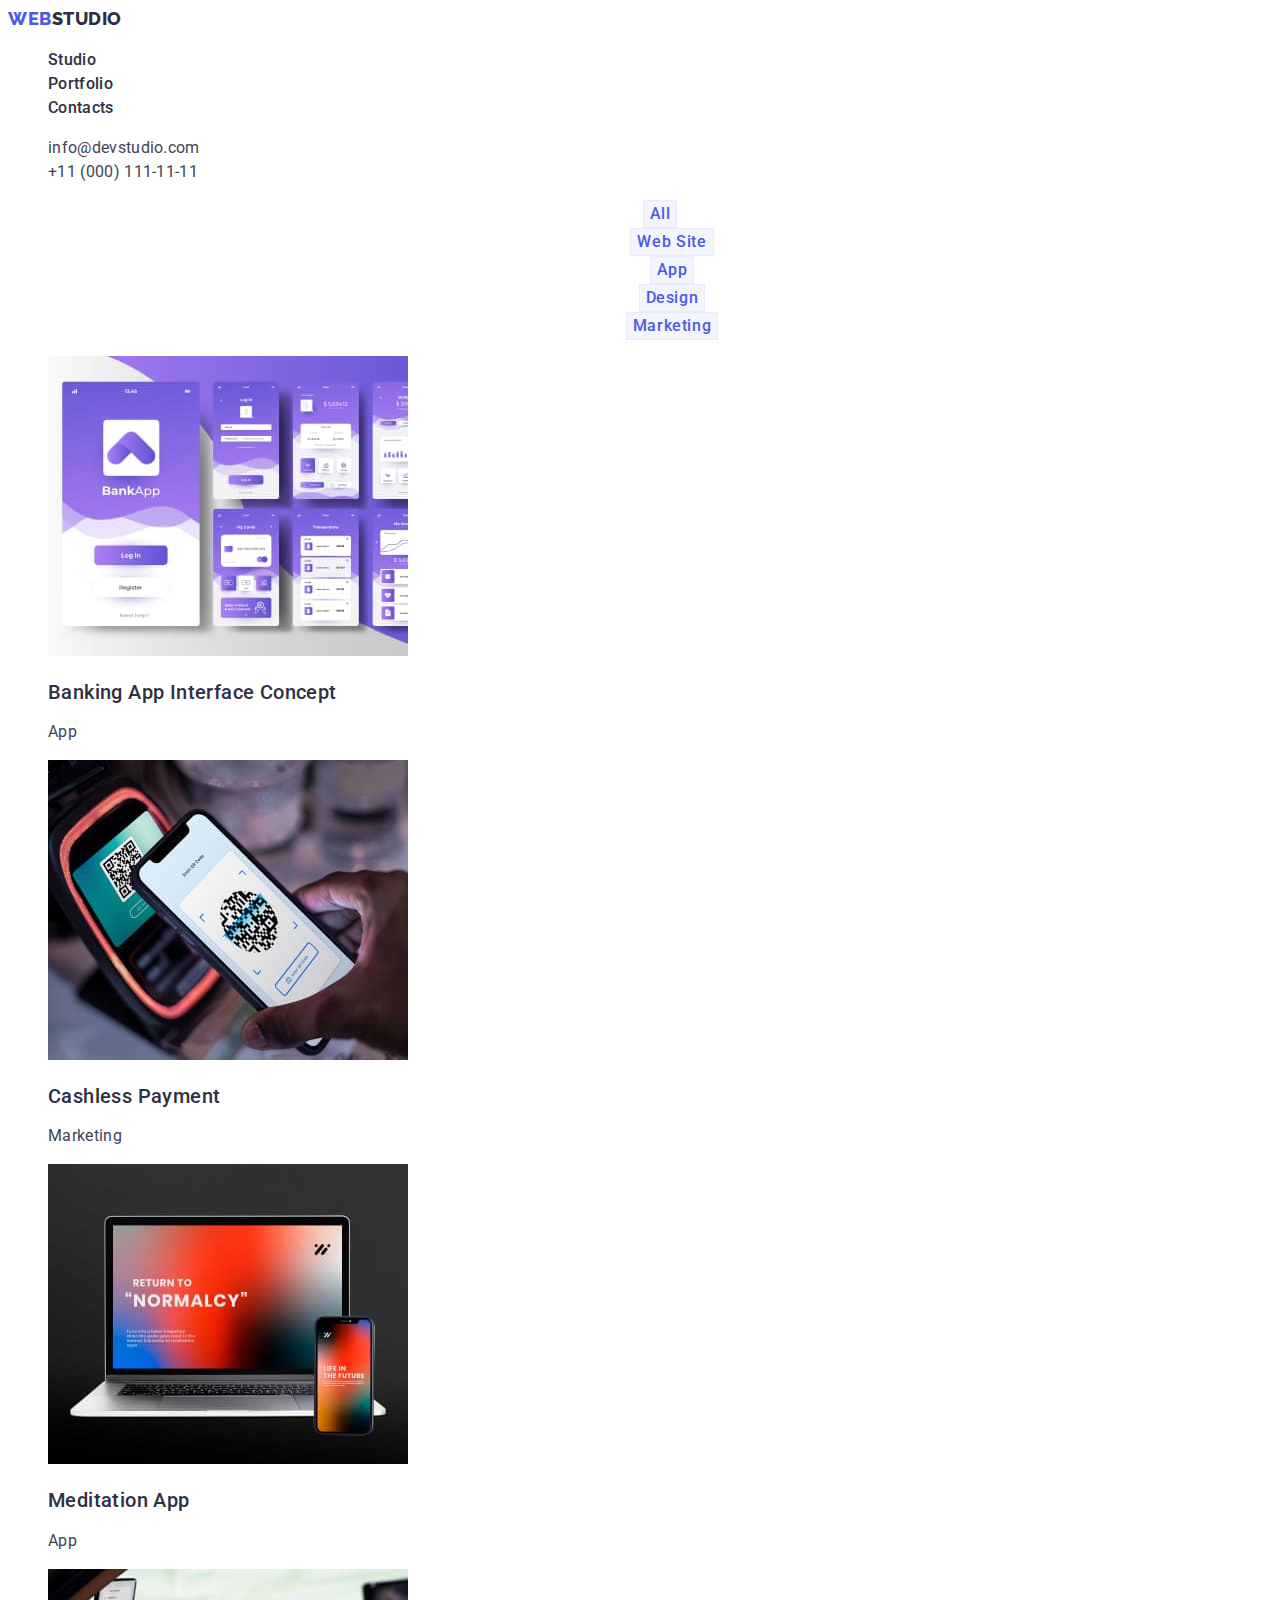
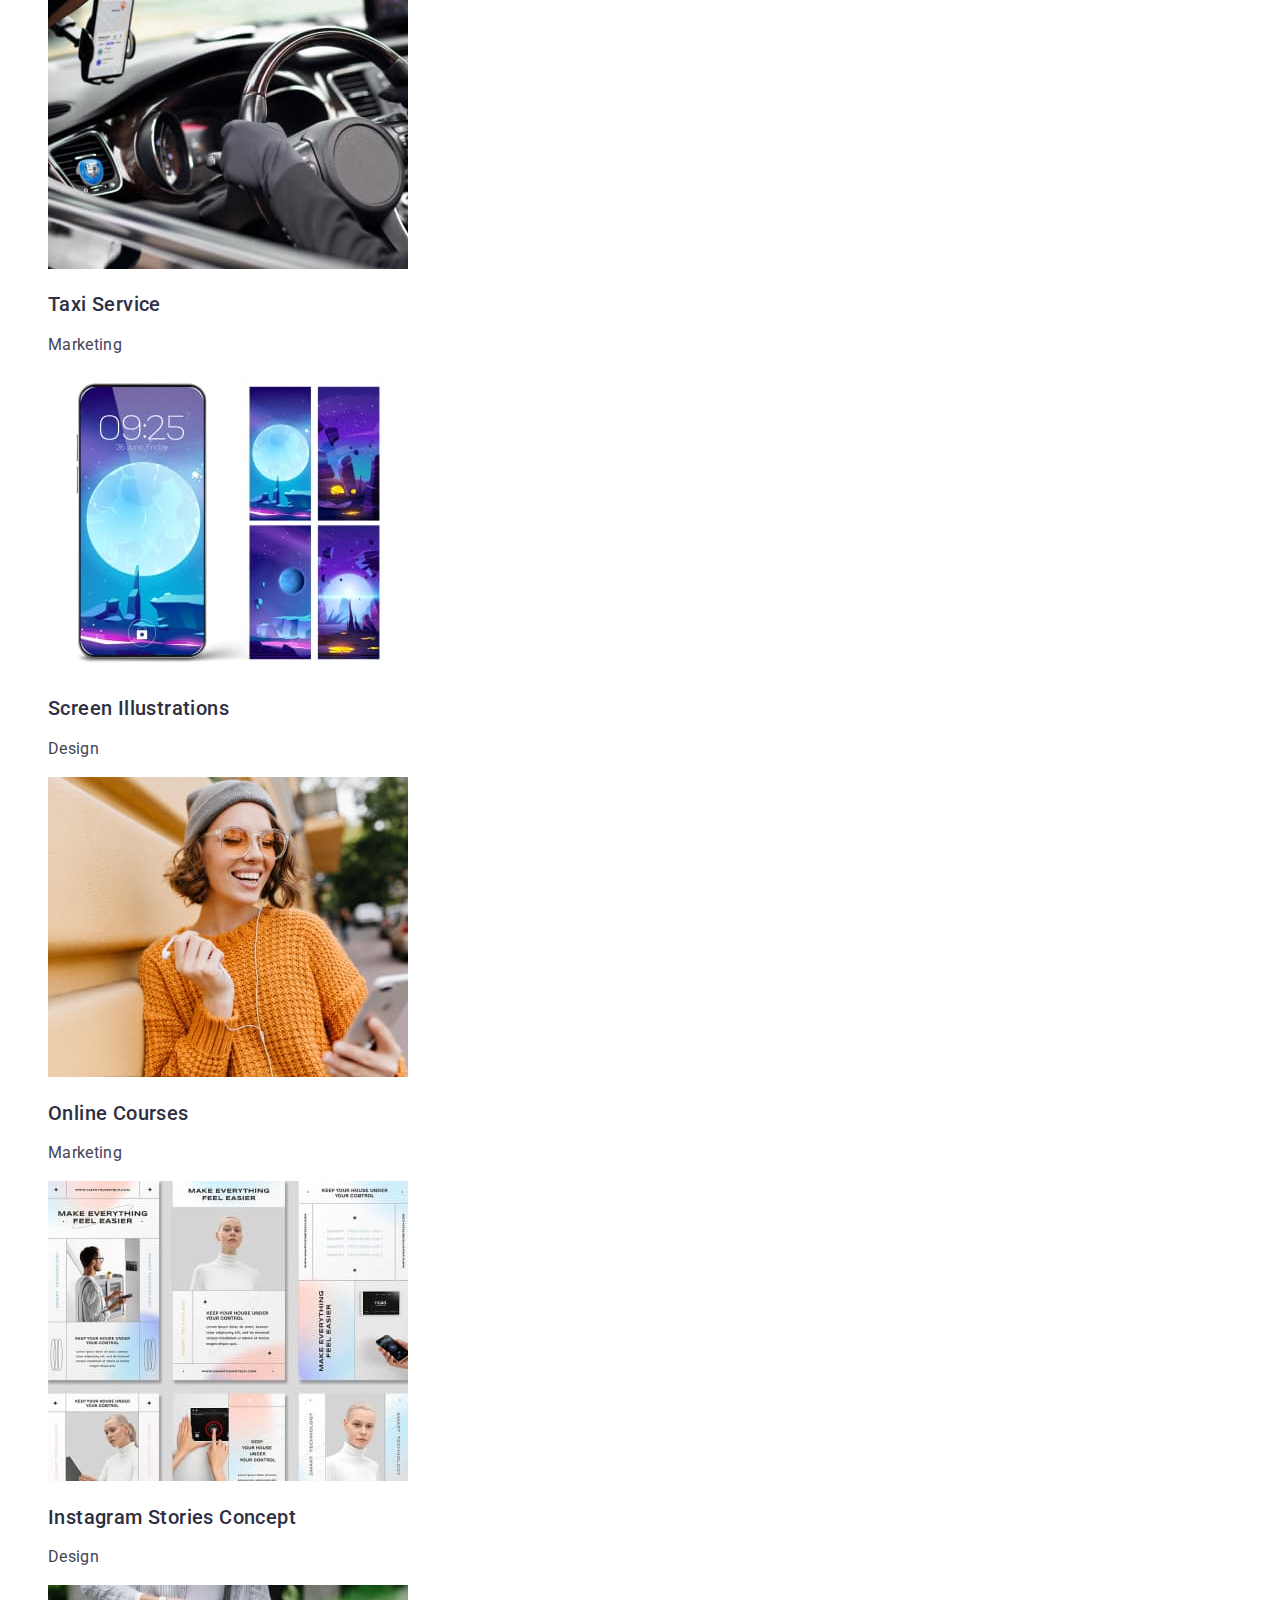
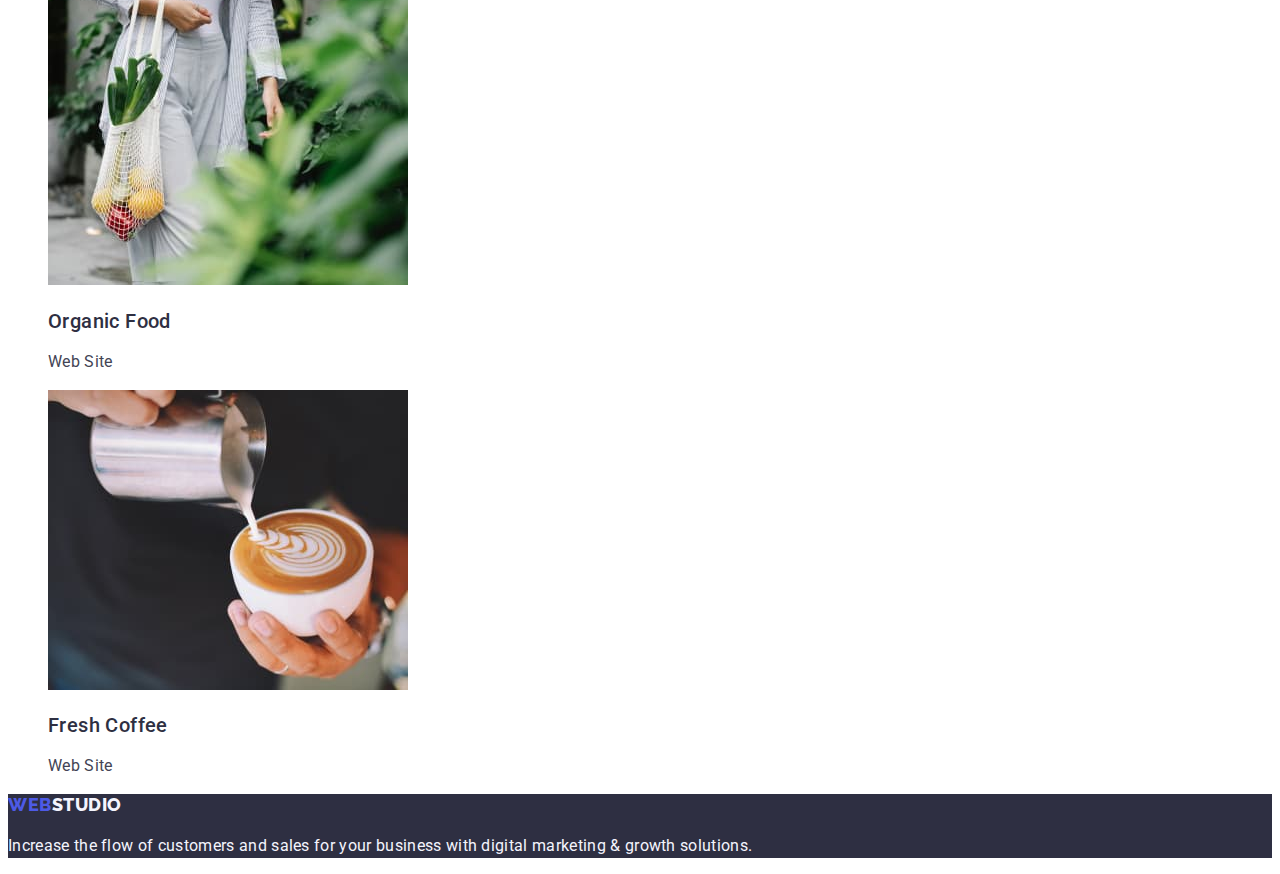
==== portfolio.html @ 4780193c "Initial commit" ====
<!DOCTYPE html>
<html lang="en">
  <head>
    <meta charset="UTF-8" />
    <meta name="viewport" content="width=device-width, initial-scale=1.0" />
    <title>Portfolio</title>
    <link rel="preconnect" href="https://fonts.googleapis.com" />
    <link rel="preconnect" href="https://fonts.gstatic.com" crossorigin />
    <link
      href="https://fonts.googleapis.com/css2?family=Raleway:wght@800&family=Roboto:wght@400;500;700;900&display=swap"
      rel="stylesheet"
    />
    <link rel="stylesheet" href="./css/style.css" />
  </head>
  <body>
    <header class="header">
      <nav class="header__menu">
        <a href="./index.html" class="logo link"
          >Web<span class="logo__part">Studio</span></a
        >
        <ul class="menu__list list">
          <li class="menu__list-item">
            <a href="./index.html" class="menu__list-link link">Studio</a>
          </li>
          <li class="menu__list-item">
            <a href="./portfolio.html" class="menu__list-link link"
              >Portfolio</a
            >
          </li>
          <li class="menu__list-item">
            <a href="" class="menu__list-link link">Contacts</a>
          </li>
        </ul>
      </nav>

      <address class="address">
        <ul class="address__list list">
          <li class="address__list-item">
            <a href="mailto:info@devstudio.com" class="address__mail link"
              >info@devstudio.com</a
            >
          </li>
          <li class="address__list-item">
            <a href="tel:+110001111111" class="address__tel link"
              >+11 (000) 111-11-11</a
            >
          </li>
        </ul>
      </address>
    </header>

    <main class="main">
      <section class="cards">
        <h1 style="display: none">MAIN</h1>

        <ul class="filters__list list">
          <li class="filters__item">
            <button class="filters__btn" type="button">All</button>
          </li>
          <li class="filters__item">
            <button class="filters__btn" type="button">Web Site</button>
          </li>
          <li class="filters__item">
            <button class="filters__btn" type="button">App</button>
          </li>
          <li class="filters__item">
            <button class="filters__btn" type="button">Design</button>
          </li>
          <li class="filters__item">
            <button class="filters__btn" type="button">Marketing</button>
          </li>
        </ul>

        <ul class="cards__list list">
          <li class="cards__item">
            <a class="cards__item-link link" href="#">
              <img
                src="./images/s2-1.jpg"
                alt="Banking App"
                class="cards__item-img"
                width="360"
              />
              <h2 class="cards__item-title">Banking App Interface Concept</h2>
              <p class="cards__item-text">App</p>
            </a>
          </li>
          <li class="cards__item">
            <a class="cards__item-link link" href="#">
              <img
                src="./images/s2-2.jpg"
                alt="Cashless Payment"
                class="cards__item-img"
                width="360"
              />
              <h2 class="cards__item-title">Cashless Payment</h2>
              <p class="cards__item-text">Marketing</p>
            </a>
          </li>
          <li class="cards__item">
            <a class="cards__item-link link" href="#">
              <img
                src="./images/s2-3.jpg"
                alt="Meditation App"
                class="cards__item-img"
                width="360"
              />
              <h2 class="cards__item-title">Meditation App</h2>
              <p class="cards__item-text">App</p>
            </a>
          </li>
          <li class="cards__item">
            <a class="cards__item-link link" href="#">
              <img
                src="./images/s3-1.jpg"
                alt="Taxi Service"
                class="cards__item-img"
                width="360"
              />
              <h2 class="cards__item-title">Taxi Service</h2>
              <p class="cards__item-text">Marketing</p>
            </a>
          </li>
          <li class="cards__item">
            <a class="cards__item-link link" href="#">
              <img
                src="./images/s3-2.jpg"
                alt="Screen Illustrations"
                class="cards__item-img"
                width="360"
              />
              <h2 class="cards__item-title">Screen Illustrations</h2>
              <p class="cards__item-text">Design</p>
            </a>
          </li>
          <li class="cards__item">
            <a class="cards__item-link link" href="#">
              <img
                src="./images/s3-3.jpg"
                alt="Online Courses"
                class="cards__item-img"
                width="360"
              />
              <h2 class="cards__item-title">Online Courses</h2>
              <p class="cards__item-text">Marketing</p>
            </a>
          </li>
          <li class="cards__item">
            <a class="cards__item-link link" href="#">
              <img
                src="./images/s4-1.jpg"
                alt="Instagram Stories Concept"
                class="cards__item-img"
                width="360"
              />
              <h2 class="cards__item-title">Instagram Stories Concept</h2>
              <p class="cards__item-text">Design</p>
            </a>
          </li>
          <li class="cards__item">
            <a class="cards__item-link link" href="#">
              <img
                src="./images/s4-2.jpg"
                alt="Organic Food"
                class="cards__item-img"
                width="360"
              />
              <h2 class="cards__item-title">Organic Food</h2>
              <p class="cards__item-text">Web Site</p>
            </a>
          </li>
          <li class="cards__item">
            <a class="cards__item-link link" href="#">
              <img
                src="./images/s4-3.jpg"
                alt="Fresh Coffee"
                class="cards__item-img"
                width="360"
              />
              <h2 class="cards__item-title">Fresh Coffee</h2>
              <p class="cards__item-text">Web Site</p>
            </a>
          </li>
        </ul>
      </section>
    </main>

    <footer class="footer">
      <a href="./index.html" class="logo link"
        >Web<span class="logo__part">Studio</span></a
      >
      <p class="footer__text">
        Increase the flow of customers and sales for your business with digital
        marketing & growth solutions.
      </p>
    </footer>
  </body>
</html>
---- css/style.css ----
:root{
    --body-text:#434455;
    --iris:#4D5AE5;
    --ocean:#404BBF;
    --navy-blue:#2E2F42;
    --green:#31D0AA;
    --light-slate:#8E8F99;
    --cornflower:#E7E9FC;
    --cloud:#F4F4FD;
    --navy-blue-modal:#2E2F42;
    --grey:#2E2F42;
    --dairy:#FCFCFC;
}

body{
    font-family: 'Roboto', sans-serif;
    color: var(--body-text);
    background-color: #fff;
    line-height: 1.5;
    font-size: 16px;
    letter-spacing: 2%;
}
h2{
    font-weight: 700;
    font-size: 20px;
}
a{
    text-decoration: none;
    color: inherit;
    
}
ul{
    list-style: none;
}
/* HEADER*/

.link{
    text-decoration: none;
}
.list{
    list-style: none;
}

.logo{
    font-family: 'Raleway', sans-serif;
    text-transform: uppercase;
    font-size: 18px;
    line-height: 1.17;
    letter-spacing: 0.03em;
    font-weight: 800;
    text-decoration: none;
    color: var(--iris);
}
.logo span{
    color: var(--navy-blue);
}

.menu__list{
    color: var(--navy-blue);
    font-weight: 500;
    list-style: none;
}
.menu__list-item:hover,
.menu__list-link:focus{
    color: var(--ocean);
}
.menu__list-link{
    letter-spacing: 0.02em;
}


.address{
   font-style: normal;
   
}
.address__list-item:hover,
.address:focus{
    color:var(--ocean);
}
.address__list{
    letter-spacing: 0.02em;

}

/*Banner*/
.banner{
    background-color: var(--navy-blue);
}
.main__title{
    font-size: 56px;
    line-height: 1.07;
    text-align: center;
    letter-spacing: 0.02em;
    color:#FFF;

}
.main__btn{
    background-color: var(--iris);
    font-family: inherit;
    font-weight: 500;
    font-size: 16px;
    line-height: 1.5;
    letter-spacing: 0.04em;
    color: #fff;
    cursor: pointer;

    
}
.main__btn:hover,
.main__btn:focus{
    background-color: var(--ocean);
}
/* benefits*/

.benefits__title{
    font-weight: 500;
    font-size: 20px;
    line-height: 1.2;
    letter-spacing: 0.02em;
    color: var(--navy-blue);
}
.benefits__item-title{
    font-weight: 500;
    font-size: 20px;
    line-height: 1.2;
    letter-spacing: 0.02em;
    color: var(--navy-blue);
}
.benefits__item-text{
    letter-spacing: 0.02em;
}

/*Services*/

.services__title{
    font-size: 36px;
    line-height: 1.11;
    text-align: center;
    letter-spacing: 0.02em;
    text-transform: capitalize;
    color: var(--navy-blue);

}

/*TEAM*/

.team{
    background-color: var(--cloud);
}
.team__title{
    font-size: 36px;
    line-height: 1.11;
    text-align: center;
    letter-spacing: 0.02em;
    text-transform: capitalize;
    color: var(--navy-blue);

}
.team__list-item{
    background-color: #FFFFFF;
}
.team__item-title{
    font-weight: 500;
    font-size: 20px;
    line-height: 1.2;
    letter-spacing: 0.02em;
    color: var(--navy-blue);
}
.team__item-text{
    letter-spacing: 0.02em;
}
/* FILTERS */
.filters__list{
    text-align: center;
}
.filters__item{
    text-align: center;
    
}
.filters__item+.filters__item{
    margin-left: 24px;
}
.filters__btn{

    background-color: var(--cloud);
    border: 1px solid var(--cornflower);
    color: var(--iris);
    font-weight: 500;
    font-family: inherit;
    cursor: pointer;
    font-size: 16px;
    line-height: 1.5;
    letter-spacing: 0.04em;
}
.filters__btn:hover,
.filters__btn:focus{
    background-color: var(--ocean);
    border: 1px solid var(--ocean);
    color: #fff;
}



.cards__list{
    list-style:none;
}
.cards__item-title{
    color: var(--navy-blue);
    font-weight: 500;
    font-size: 20px;
    line-height: 1.2;
    letter-spacing: 0.02em;

}
.cards__item-text{
    font-size: 16px;
    line-height: 1.5;
    letter-spacing: 0.02em;
    color: var(--body-text);
}
/*Footer*/
.footer{
    background-color: var(--navy-blue);
}
.footer > p{
    color: var(--cloud);
}
.footer__text{
    letter-spacing: 0.02em;
}
.footer .logo span{
    color: var(--cloud);
}
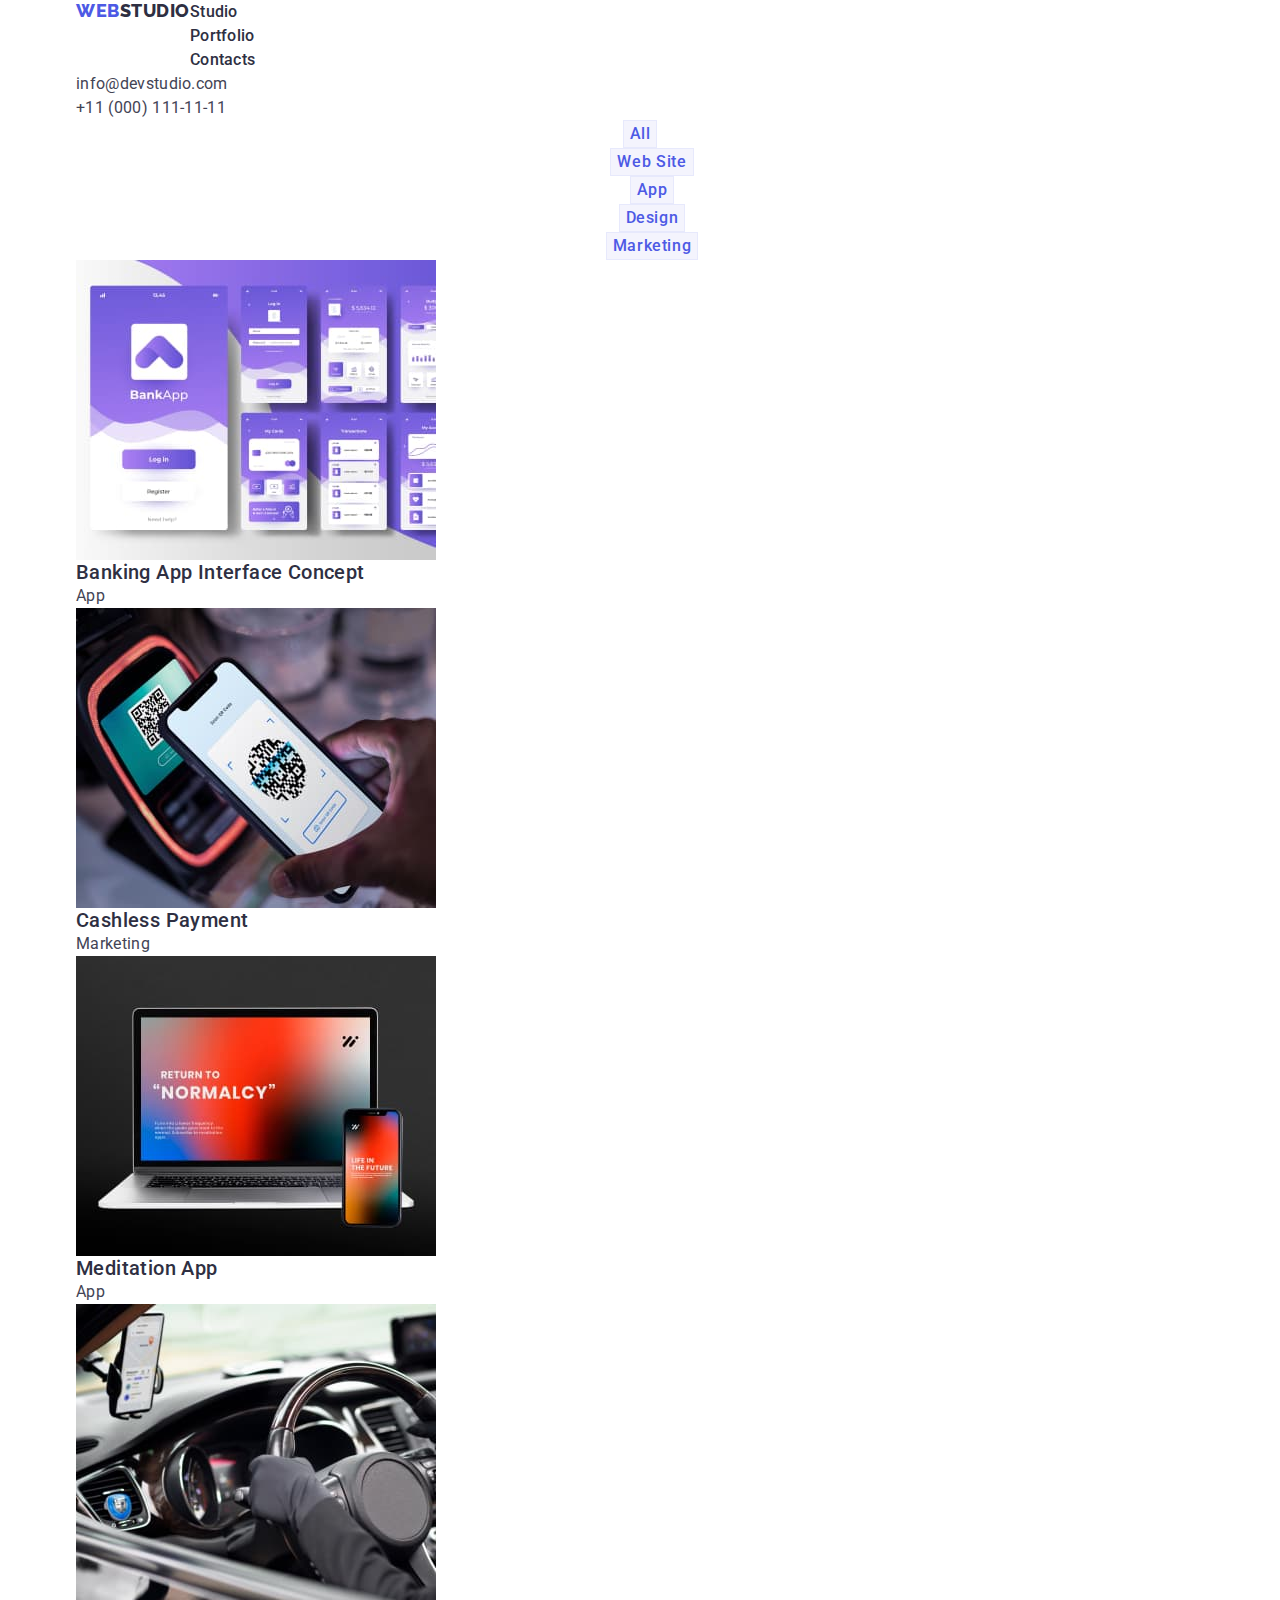
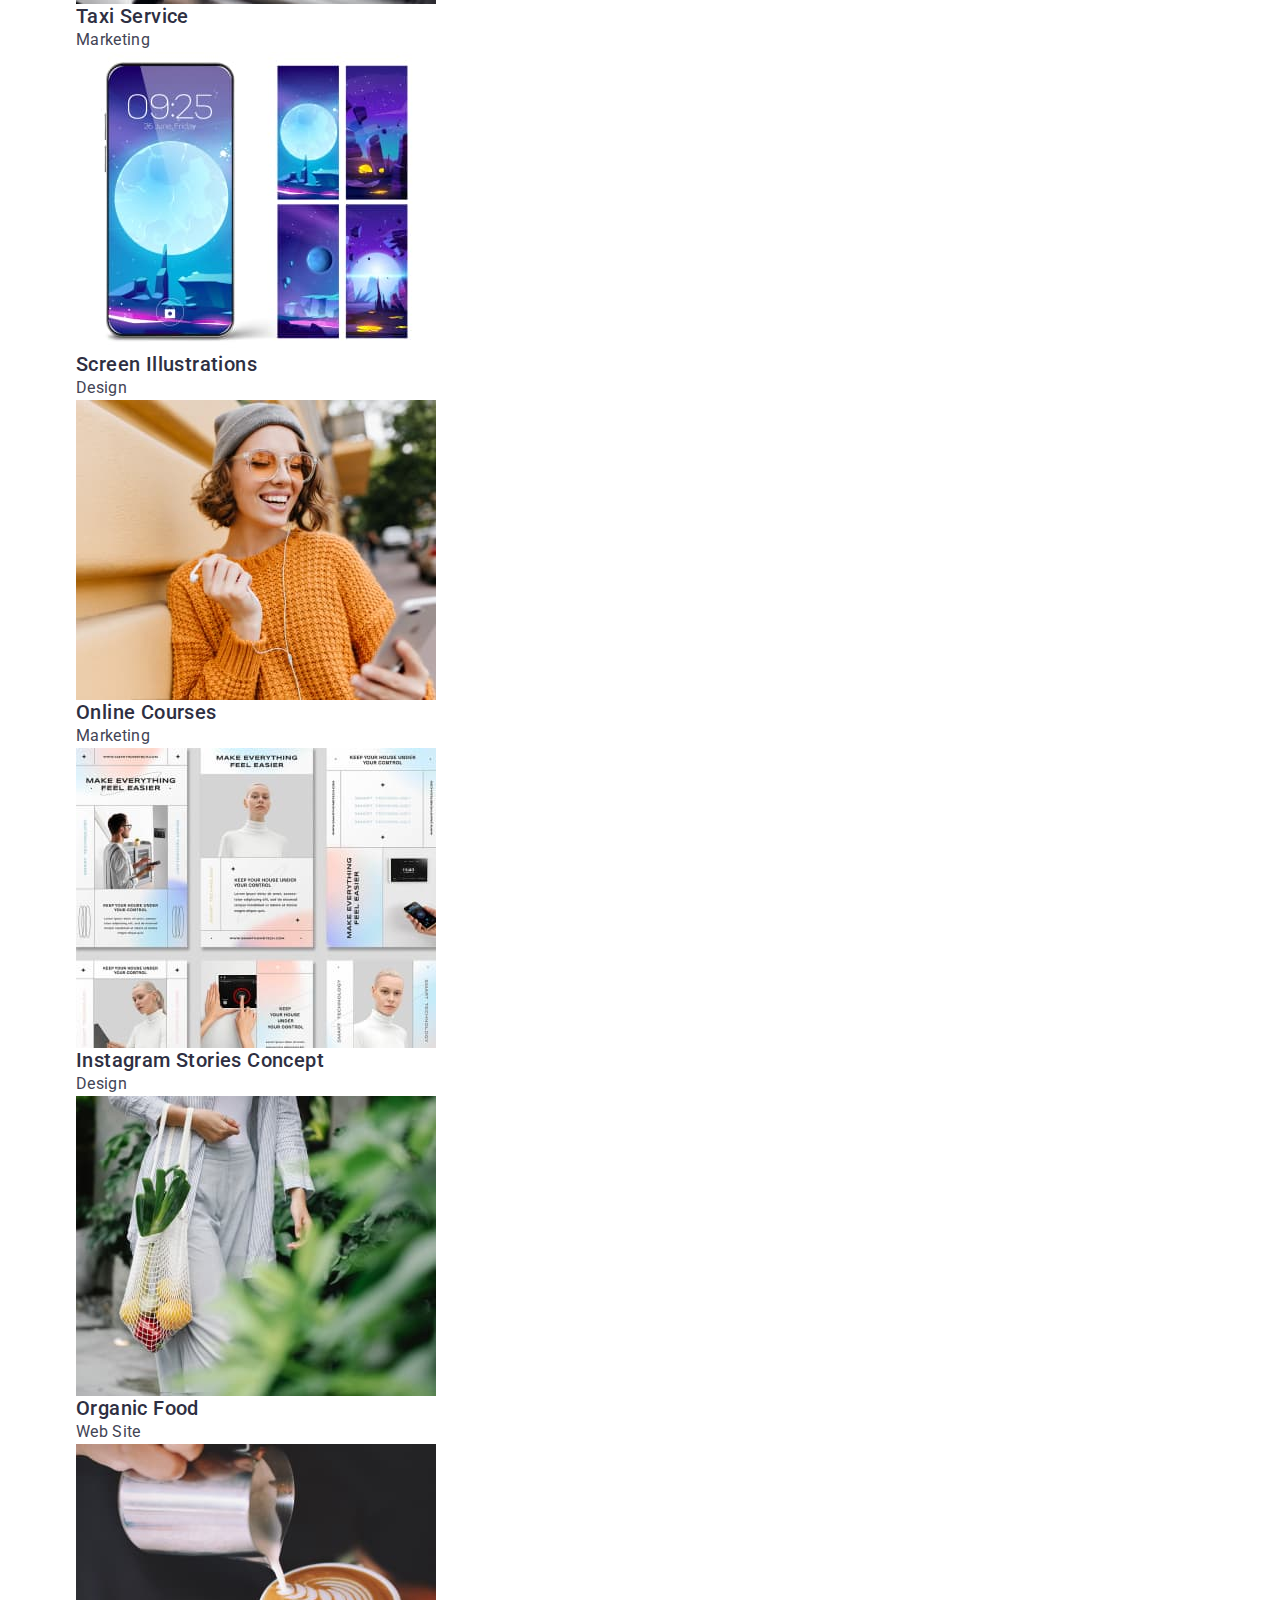
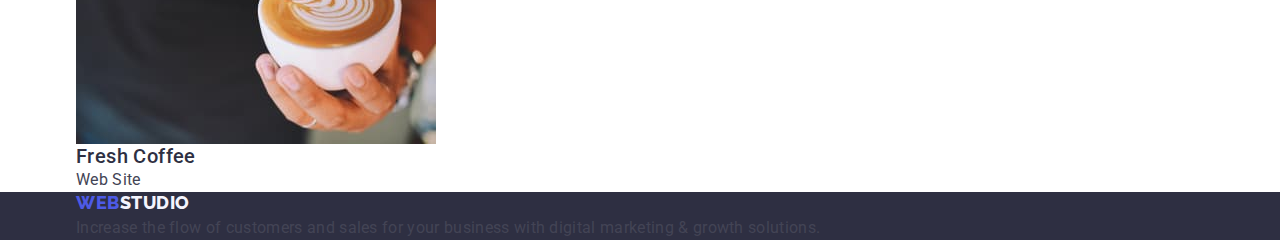
==== commit 4fe877f8: "header change + add prettier settings" ====
--- a/portfolio.html
+++ b/portfolio.html
@@ -10,188 +10,185 @@
       href="https://fonts.googleapis.com/css2?family=Raleway:wght@800&family=Roboto:wght@400;500;700;900&display=swap"
       rel="stylesheet"
     />
+    <link
+      rel="stylesheet"
+      href="https://cdnjs.cloudflare.com/ajax/libs/modern-normalize/2.0.0/modern-normalize.min.css"
+    />
     <link rel="stylesheet" href="./css/style.css" />
   </head>
   <body>
     <header class="header">
-      <nav class="header__menu">
-        <a href="./index.html" class="logo link"
-          >Web<span class="logo__part">Studio</span></a
-        >
-        <ul class="menu__list list">
-          <li class="menu__list-item">
-            <a href="./index.html" class="menu__list-link link">Studio</a>
-          </li>
-          <li class="menu__list-item">
-            <a href="./portfolio.html" class="menu__list-link link"
-              >Portfolio</a
-            >
-          </li>
-          <li class="menu__list-item">
-            <a href="" class="menu__list-link link">Contacts</a>
-          </li>
-        </ul>
-      </nav>
-
-      <address class="address">
-        <ul class="address__list list">
-          <li class="address__list-item">
-            <a href="mailto:info@devstudio.com" class="address__mail link"
-              >info@devstudio.com</a
-            >
-          </li>
-          <li class="address__list-item">
-            <a href="tel:+110001111111" class="address__tel link"
-              >+11 (000) 111-11-11</a
-            >
-          </li>
-        </ul>
-      </address>
+      <div class="container">
+        <nav class="header__menu">
+          <a href="./index.html" class="logo link">Web<span class="logo__part">Studio</span></a>
+          <ul class="menu__list list">
+            <li class="menu__list-item">
+              <a href="./index.html" class="menu__list-link link">Studio</a>
+            </li>
+            <li class="menu__list-item">
+              <a href="./portfolio.html" class="menu__list-link link">Portfolio</a>
+            </li>
+            <li class="menu__list-item">
+              <a href="" class="menu__list-link link">Contacts</a>
+            </li>
+          </ul>
+        </nav>
+        <address class="address">
+          <ul class="address__list list">
+            <li class="address__list-item">
+              <a href="mailto:info@devstudio.com" class="address__mail link">info@devstudio.com</a>
+            </li>
+            <li class="address__list-item">
+              <a href="tel:+110001111111" class="address__tel link">+11 (000) 111-11-11</a>
+            </li>
+          </ul>
+        </address>
+      </div>
     </header>
 
     <main class="main">
       <section class="cards">
-        <h1 style="display: none">MAIN</h1>
-
-        <ul class="filters__list list">
-          <li class="filters__item">
-            <button class="filters__btn" type="button">All</button>
-          </li>
-          <li class="filters__item">
-            <button class="filters__btn" type="button">Web Site</button>
-          </li>
-          <li class="filters__item">
-            <button class="filters__btn" type="button">App</button>
-          </li>
-          <li class="filters__item">
-            <button class="filters__btn" type="button">Design</button>
-          </li>
-          <li class="filters__item">
-            <button class="filters__btn" type="button">Marketing</button>
-          </li>
-        </ul>
-
-        <ul class="cards__list list">
-          <li class="cards__item">
-            <a class="cards__item-link link" href="#">
-              <img
-                src="./images/s2-1.jpg"
-                alt="Banking App"
-                class="cards__item-img"
-                width="360"
-              />
-              <h2 class="cards__item-title">Banking App Interface Concept</h2>
-              <p class="cards__item-text">App</p>
-            </a>
-          </li>
-          <li class="cards__item">
-            <a class="cards__item-link link" href="#">
-              <img
-                src="./images/s2-2.jpg"
-                alt="Cashless Payment"
-                class="cards__item-img"
-                width="360"
-              />
-              <h2 class="cards__item-title">Cashless Payment</h2>
-              <p class="cards__item-text">Marketing</p>
-            </a>
-          </li>
-          <li class="cards__item">
-            <a class="cards__item-link link" href="#">
-              <img
-                src="./images/s2-3.jpg"
-                alt="Meditation App"
-                class="cards__item-img"
-                width="360"
-              />
-              <h2 class="cards__item-title">Meditation App</h2>
-              <p class="cards__item-text">App</p>
-            </a>
-          </li>
-          <li class="cards__item">
-            <a class="cards__item-link link" href="#">
-              <img
-                src="./images/s3-1.jpg"
-                alt="Taxi Service"
-                class="cards__item-img"
-                width="360"
-              />
-              <h2 class="cards__item-title">Taxi Service</h2>
-              <p class="cards__item-text">Marketing</p>
-            </a>
-          </li>
-          <li class="cards__item">
-            <a class="cards__item-link link" href="#">
-              <img
-                src="./images/s3-2.jpg"
-                alt="Screen Illustrations"
-                class="cards__item-img"
-                width="360"
-              />
-              <h2 class="cards__item-title">Screen Illustrations</h2>
-              <p class="cards__item-text">Design</p>
-            </a>
-          </li>
-          <li class="cards__item">
-            <a class="cards__item-link link" href="#">
-              <img
-                src="./images/s3-3.jpg"
-                alt="Online Courses"
-                class="cards__item-img"
-                width="360"
-              />
-              <h2 class="cards__item-title">Online Courses</h2>
-              <p class="cards__item-text">Marketing</p>
-            </a>
-          </li>
-          <li class="cards__item">
-            <a class="cards__item-link link" href="#">
-              <img
-                src="./images/s4-1.jpg"
-                alt="Instagram Stories Concept"
-                class="cards__item-img"
-                width="360"
-              />
-              <h2 class="cards__item-title">Instagram Stories Concept</h2>
-              <p class="cards__item-text">Design</p>
-            </a>
-          </li>
-          <li class="cards__item">
-            <a class="cards__item-link link" href="#">
-              <img
-                src="./images/s4-2.jpg"
-                alt="Organic Food"
-                class="cards__item-img"
-                width="360"
-              />
-              <h2 class="cards__item-title">Organic Food</h2>
-              <p class="cards__item-text">Web Site</p>
-            </a>
-          </li>
-          <li class="cards__item">
-            <a class="cards__item-link link" href="#">
-              <img
-                src="./images/s4-3.jpg"
-                alt="Fresh Coffee"
-                class="cards__item-img"
-                width="360"
-              />
-              <h2 class="cards__item-title">Fresh Coffee</h2>
-              <p class="cards__item-text">Web Site</p>
-            </a>
-          </li>
-        </ul>
+        <div class="container">
+          <h1 class="visually-hidden">MAIN</h1>
+          <ul class="filters__list list">
+            <li class="filters__item">
+              <button class="filters__btn" type="button">All</button>
+            </li>
+            <li class="filters__item">
+              <button class="filters__btn" type="button">Web Site</button>
+            </li>
+            <li class="filters__item">
+              <button class="filters__btn" type="button">App</button>
+            </li>
+            <li class="filters__item">
+              <button class="filters__btn" type="button">Design</button>
+            </li>
+            <li class="filters__item">
+              <button class="filters__btn" type="button">Marketing</button>
+            </li>
+          </ul>
+          <ul class="cards__list list">
+            <li class="cards__item">
+              <a class="cards__item-link link" href="#">
+                <img
+                  src="./images/s2-1.jpg"
+                  alt="Banking App"
+                  class="cards__item-img"
+                  width="360"
+                />
+                <h2 class="cards__item-title">Banking App Interface Concept</h2>
+                <p class="cards__item-text">App</p>
+              </a>
+            </li>
+            <li class="cards__item">
+              <a class="cards__item-link link" href="#">
+                <img
+                  src="./images/s2-2.jpg"
+                  alt="Cashless Payment"
+                  class="cards__item-img"
+                  width="360"
+                />
+                <h2 class="cards__item-title">Cashless Payment</h2>
+                <p class="cards__item-text">Marketing</p>
+              </a>
+            </li>
+            <li class="cards__item">
+              <a class="cards__item-link link" href="#">
+                <img
+                  src="./images/s2-3.jpg"
+                  alt="Meditation App"
+                  class="cards__item-img"
+                  width="360"
+                />
+                <h2 class="cards__item-title">Meditation App</h2>
+                <p class="cards__item-text">App</p>
+              </a>
+            </li>
+            <li class="cards__item">
+              <a class="cards__item-link link" href="#">
+                <img
+                  src="./images/s3-1.jpg"
+                  alt="Taxi Service"
+                  class="cards__item-img"
+                  width="360"
+                />
+                <h2 class="cards__item-title">Taxi Service</h2>
+                <p class="cards__item-text">Marketing</p>
+              </a>
+            </li>
+            <li class="cards__item">
+              <a class="cards__item-link link" href="#">
+                <img
+                  src="./images/s3-2.jpg"
+                  alt="Screen Illustrations"
+                  class="cards__item-img"
+                  width="360"
+                />
+                <h2 class="cards__item-title">Screen Illustrations</h2>
+                <p class="cards__item-text">Design</p>
+              </a>
+            </li>
+            <li class="cards__item">
+              <a class="cards__item-link link" href="#">
+                <img
+                  src="./images/s3-3.jpg"
+                  alt="Online Courses"
+                  class="cards__item-img"
+                  width="360"
+                />
+                <h2 class="cards__item-title">Online Courses</h2>
+                <p class="cards__item-text">Marketing</p>
+              </a>
+            </li>
+            <li class="cards__item">
+              <a class="cards__item-link link" href="#">
+                <img
+                  src="./images/s4-1.jpg"
+                  alt="Instagram Stories Concept"
+                  class="cards__item-img"
+                  width="360"
+                />
+                <h2 class="cards__item-title">Instagram Stories Concept</h2>
+                <p class="cards__item-text">Design</p>
+              </a>
+            </li>
+            <li class="cards__item">
+              <a class="cards__item-link link" href="#">
+                <img
+                  src="./images/s4-2.jpg"
+                  alt="Organic Food"
+                  class="cards__item-img"
+                  width="360"
+                />
+                <h2 class="cards__item-title">Organic Food</h2>
+                <p class="cards__item-text">Web Site</p>
+              </a>
+            </li>
+            <li class="cards__item">
+              <a class="cards__item-link link" href="#">
+                <img
+                  src="./images/s4-3.jpg"
+                  alt="Fresh Coffee"
+                  class="cards__item-img"
+                  width="360"
+                />
+                <h2 class="cards__item-title">Fresh Coffee</h2>
+                <p class="cards__item-text">Web Site</p>
+              </a>
+            </li>
+          </ul>
+        </div>
       </section>
     </main>
 
     <footer class="footer">
-      <a href="./index.html" class="logo link"
-        >Web<span class="logo__part">Studio</span></a
-      >
-      <p class="footer__text">
-        Increase the flow of customers and sales for your business with digital
-        marketing & growth solutions.
-      </p>
+      <div class="container">
+        <a href="./index.html" class="logo link">Web<span class="logo__part">Studio</span></a>
+        <p class="footer__text">
+          Increase the flow of customers and sales for your business with digital marketing & growth
+          solutions.
+        </p>
+      </div>
     </footer>
   </body>
 </html>
--- a/css/style.css
+++ b/css/style.css
@@ -1,233 +1,259 @@
-:root{
-    --body-text:#434455;
-    --iris:#4D5AE5;
-    --ocean:#404BBF;
-    --navy-blue:#2E2F42;
-    --green:#31D0AA;
-    --light-slate:#8E8F99;
-    --cornflower:#E7E9FC;
-    --cloud:#F4F4FD;
-    --navy-blue-modal:#2E2F42;
-    --grey:#2E2F42;
-    --dairy:#FCFCFC;
-}
-
-body{
-    font-family: 'Roboto', sans-serif;
-    color: var(--body-text);
-    background-color: #fff;
-    line-height: 1.5;
-    font-size: 16px;
-    letter-spacing: 2%;
-}
-h2{
-    font-weight: 700;
-    font-size: 20px;
-}
-a{
-    text-decoration: none;
-    color: inherit;
-    
-}
-ul{
-    list-style: none;
+*,
+*::after,
+*::before {
+  box-sizing: border-box;
+}
+
+:root {
+  --body-text: #434455;
+  --iris: #4d5ae5;
+  --ocean: #404bbf;
+  --navy-blue: #2e2f42;
+  --green: #31d0aa;
+  --light-slate: #8e8f99;
+  --cornflower: #e7e9fc;
+  --cloud: #f4f4fd;
+  --navy-blue-modal: #2e2f42;
+  --grey: #2e2f42;
+  --dairy: #fcfcfc;
+}
+
+body {
+  font-family: 'Roboto', sans-serif;
+  color: var(--body-text);
+  background-color: #fff;
+  line-height: 1.5;
+  font-size: 16px;
+  letter-spacing: 2%;
+}
+h2 {
+  font-weight: 700;
+  font-size: 20px;
+}
+h1,
+h2,
+h3,
+h4,
+h5,
+h6,
+p {
+  margin: 0;
+}
+
+a {
+  text-decoration: none;
+  color: inherit;
+}
+ul {
+  list-style: none;
+  padding-left: 0;
+  margin: 0;
+}
+img {
+  display: block;
+}
+.container {
+  max-width: 1128px;
+  margin: 0 auto;
+  /* padding-left: 156; */
+}
+.visually-hidden {
+  position: absolute;
+  width: 1px;
+  height: 1px;
+  margin: -1px;
+  border: 0;
+  padding: 0;
+  white-space: nowrap;
+  clip-path: inset(100%);
+  clip: rect(0 0 0 0);
+  overflow: hidden;
 }
 /* HEADER*/
-
-.link{
-    text-decoration: none;
-}
-.list{
-    list-style: none;
-}
-
-.logo{
-    font-family: 'Raleway', sans-serif;
-    text-transform: uppercase;
-    font-size: 18px;
-    line-height: 1.17;
-    letter-spacing: 0.03em;
-    font-weight: 800;
-    text-decoration: none;
-    color: var(--iris);
-}
-.logo span{
-    color: var(--navy-blue);
-}
-
-.menu__list{
-    color: var(--navy-blue);
-    font-weight: 500;
-    list-style: none;
+.header__menu {
+  display: flex;
+}
+.link {
+  text-decoration: none;
+}
+.list {
+  list-style: none;
+}
+
+.logo {
+  font-family: 'Raleway', sans-serif;
+  text-transform: uppercase;
+  font-size: 18px;
+  line-height: 1.17;
+  letter-spacing: 0.03em;
+  font-weight: 800;
+  text-decoration: none;
+  color: var(--iris);
+}
+.logo span {
+  color: var(--navy-blue);
+}
+
+.menu__list {
+  color: var(--navy-blue);
+  font-weight: 500;
+  list-style: none;
 }
 .menu__list-item:hover,
-.menu__list-link:focus{
-    color: var(--ocean);
-}
-.menu__list-link{
-    letter-spacing: 0.02em;
-}
-
-
-.address{
-   font-style: normal;
-   
+.menu__list-link:focus {
+  color: var(--ocean);
+}
+.menu__list-link {
+  letter-spacing: 0.02em;
+}
+
+.address {
+  font-style: normal;
 }
 .address__list-item:hover,
-.address:focus{
-    color:var(--ocean);
-}
-.address__list{
-    letter-spacing: 0.02em;
-
+.address:focus {
+  color: var(--ocean);
+}
+.address__list {
+  letter-spacing: 0.02em;
 }
 
 /*Banner*/
-.banner{
-    background-color: var(--navy-blue);
-}
-.main__title{
-    font-size: 56px;
-    line-height: 1.07;
-    text-align: center;
-    letter-spacing: 0.02em;
-    color:#FFF;
-
-}
-.main__btn{
-    background-color: var(--iris);
-    font-family: inherit;
-    font-weight: 500;
-    font-size: 16px;
-    line-height: 1.5;
-    letter-spacing: 0.04em;
-    color: #fff;
-    cursor: pointer;
-
-    
+.banner {
+  background-color: var(--navy-blue);
+}
+.main__title {
+  font-size: 56px;
+  line-height: 1.07;
+  text-align: center;
+  letter-spacing: 0.02em;
+  color: #fff;
+}
+.main__btn {
+  background-color: var(--iris);
+  font-family: inherit;
+  font-weight: 500;
+  font-size: 16px;
+  line-height: 1.5;
+  letter-spacing: 0.04em;
+  color: #fff;
+  cursor: pointer;
 }
 .main__btn:hover,
-.main__btn:focus{
-    background-color: var(--ocean);
+.main__btn:focus {
+  background-color: var(--ocean);
 }
 /* benefits*/
 
-.benefits__title{
-    font-weight: 500;
-    font-size: 20px;
-    line-height: 1.2;
-    letter-spacing: 0.02em;
-    color: var(--navy-blue);
-}
-.benefits__item-title{
-    font-weight: 500;
-    font-size: 20px;
-    line-height: 1.2;
-    letter-spacing: 0.02em;
-    color: var(--navy-blue);
-}
-.benefits__item-text{
-    letter-spacing: 0.02em;
+.benefits__title {
+  font-weight: 500;
+  font-size: 20px;
+  line-height: 1.2;
+  letter-spacing: 0.02em;
+  color: var(--navy-blue);
+}
+.benefits__item-title {
+  font-weight: 500;
+  font-size: 20px;
+  line-height: 1.2;
+  letter-spacing: 0.02em;
+  color: var(--navy-blue);
+}
+.benefits__item-text {
+  letter-spacing: 0.02em;
 }
 
 /*Services*/
 
-.services__title{
-    font-size: 36px;
-    line-height: 1.11;
-    text-align: center;
-    letter-spacing: 0.02em;
-    text-transform: capitalize;
-    color: var(--navy-blue);
-
+.services__title {
+  font-size: 36px;
+  line-height: 1.11;
+  text-align: center;
+  letter-spacing: 0.02em;
+  text-transform: capitalize;
+  color: var(--navy-blue);
 }
 
 /*TEAM*/
 
-.team{
-    background-color: var(--cloud);
-}
-.team__title{
-    font-size: 36px;
-    line-height: 1.11;
-    text-align: center;
-    letter-spacing: 0.02em;
-    text-transform: capitalize;
-    color: var(--navy-blue);
-
-}
-.team__list-item{
-    background-color: #FFFFFF;
-}
-.team__item-title{
-    font-weight: 500;
-    font-size: 20px;
-    line-height: 1.2;
-    letter-spacing: 0.02em;
-    color: var(--navy-blue);
-}
-.team__item-text{
-    letter-spacing: 0.02em;
+.team {
+  background-color: var(--cloud);
+}
+.team__title {
+  font-size: 36px;
+  line-height: 1.11;
+  text-align: center;
+  letter-spacing: 0.02em;
+  text-transform: capitalize;
+  color: var(--navy-blue);
+}
+.team__list-item {
+  background-color: #ffffff;
+}
+.team__item-title {
+  font-weight: 500;
+  font-size: 20px;
+  line-height: 1.2;
+  letter-spacing: 0.02em;
+  color: var(--navy-blue);
+}
+.team__item-text {
+  letter-spacing: 0.02em;
 }
 /* FILTERS */
-.filters__list{
-    text-align: center;
-}
-.filters__item{
-    text-align: center;
-    
-}
-.filters__item+.filters__item{
-    margin-left: 24px;
-}
-.filters__btn{
-
-    background-color: var(--cloud);
-    border: 1px solid var(--cornflower);
-    color: var(--iris);
-    font-weight: 500;
-    font-family: inherit;
-    cursor: pointer;
-    font-size: 16px;
-    line-height: 1.5;
-    letter-spacing: 0.04em;
+.filters__list {
+  text-align: center;
+}
+.filters__item {
+  text-align: center;
+}
+.filters__item + .filters__item {
+  margin-left: 24px;
+}
+.filters__btn {
+  background-color: var(--cloud);
+  border: 1px solid var(--cornflower);
+  color: var(--iris);
+  font-weight: 500;
+  font-family: inherit;
+  cursor: pointer;
+  font-size: 16px;
+  line-height: 1.5;
+  letter-spacing: 0.04em;
 }
 .filters__btn:hover,
-.filters__btn:focus{
-    background-color: var(--ocean);
-    border: 1px solid var(--ocean);
-    color: #fff;
-}
-
-
-
-.cards__list{
-    list-style:none;
-}
-.cards__item-title{
-    color: var(--navy-blue);
-    font-weight: 500;
-    font-size: 20px;
-    line-height: 1.2;
-    letter-spacing: 0.02em;
-
-}
-.cards__item-text{
-    font-size: 16px;
-    line-height: 1.5;
-    letter-spacing: 0.02em;
-    color: var(--body-text);
+.filters__btn:focus {
+  background-color: var(--ocean);
+  border: 1px solid var(--ocean);
+  color: #fff;
+}
+
+.cards__list {
+  list-style: none;
+}
+.cards__item-title {
+  color: var(--navy-blue);
+  font-weight: 500;
+  font-size: 20px;
+  line-height: 1.2;
+  letter-spacing: 0.02em;
+}
+.cards__item-text {
+  font-size: 16px;
+  line-height: 1.5;
+  letter-spacing: 0.02em;
+  color: var(--body-text);
 }
 /*Footer*/
-.footer{
-    background-color: var(--navy-blue);
-}
-.footer > p{
-    color: var(--cloud);
-}
-.footer__text{
-    letter-spacing: 0.02em;
-}
-.footer .logo span{
-    color: var(--cloud);
-}+.footer {
+  background-color: var(--navy-blue);
+}
+.footer > p {
+  color: var(--cloud);
+}
+.footer__text {
+  letter-spacing: 0.02em;
+}
+.footer .logo span {
+  color: var(--cloud);
+}
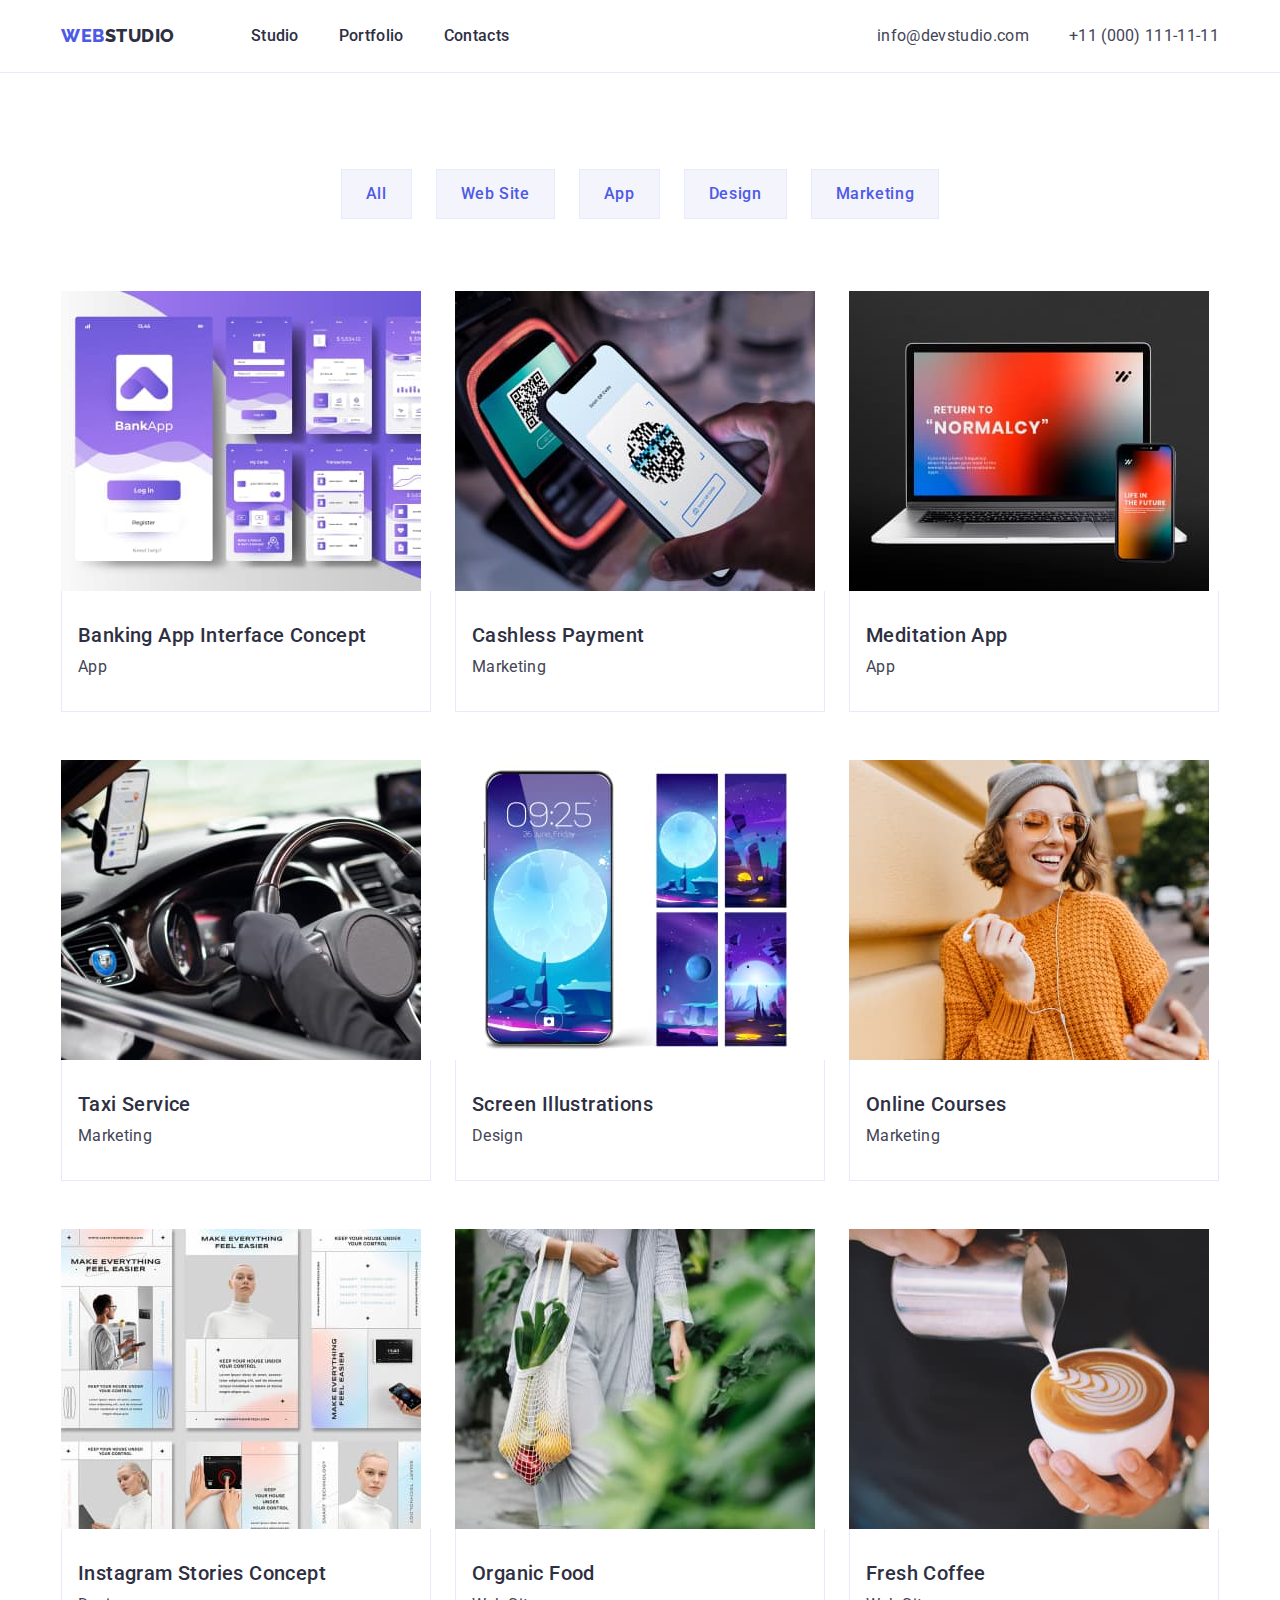
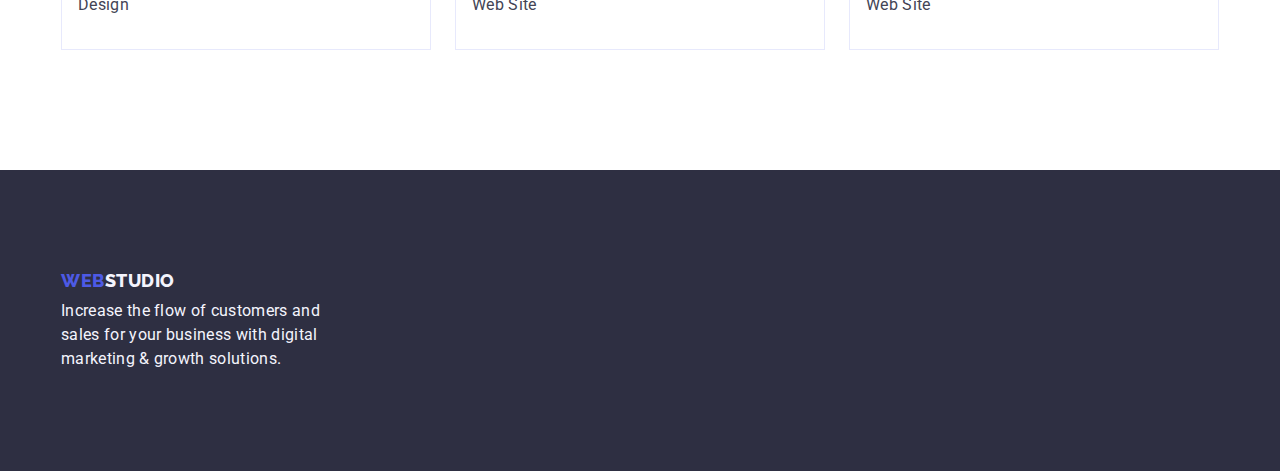
==== commit 1a82c095: "add flex into index and portfolio" ====
--- a/portfolio.html
+++ b/portfolio.html
@@ -17,8 +17,8 @@
     <link rel="stylesheet" href="./css/style.css" />
   </head>
   <body>
-    <header class="header">
-      <div class="container">
+    <header class="header section">
+      <div class="container header__container">
         <nav class="header__menu">
           <a href="./index.html" class="logo link">Web<span class="logo__part">Studio</span></a>
           <ul class="menu__list list">
@@ -47,8 +47,8 @@
     </header>
 
     <main class="main">
-      <section class="cards">
-        <div class="container">
+      <section class="cards section">
+        <div class="container cards__container">
           <h1 class="visually-hidden">MAIN</h1>
           <ul class="filters__list list">
             <li class="filters__item">
@@ -76,8 +76,10 @@
                   class="cards__item-img"
                   width="360"
                 />
-                <h2 class="cards__item-title">Banking App Interface Concept</h2>
-                <p class="cards__item-text">App</p>
+                <div class="cards__item-box">
+                  <h2 class="cards__item-title">Banking App Interface Concept</h2>
+                  <p class="cards__item-text">App</p>
+                </div>
               </a>
             </li>
             <li class="cards__item">
@@ -88,8 +90,10 @@
                   class="cards__item-img"
                   width="360"
                 />
-                <h2 class="cards__item-title">Cashless Payment</h2>
-                <p class="cards__item-text">Marketing</p>
+                <div class="cards__item-box">
+                  <h2 class="cards__item-title">Cashless Payment</h2>
+                  <p class="cards__item-text">Marketing</p>
+                </div>
               </a>
             </li>
             <li class="cards__item">
@@ -100,8 +104,10 @@
                   class="cards__item-img"
                   width="360"
                 />
-                <h2 class="cards__item-title">Meditation App</h2>
-                <p class="cards__item-text">App</p>
+                <div class="cards__item-box">
+                  <h2 class="cards__item-title">Meditation App</h2>
+                  <p class="cards__item-text">App</p>
+                </div>
               </a>
             </li>
             <li class="cards__item">
@@ -112,8 +118,10 @@
                   class="cards__item-img"
                   width="360"
                 />
-                <h2 class="cards__item-title">Taxi Service</h2>
-                <p class="cards__item-text">Marketing</p>
+                <div class="cards__item-box">
+                  <h2 class="cards__item-title">Taxi Service</h2>
+                  <p class="cards__item-text">Marketing</p>
+                </div>
               </a>
             </li>
             <li class="cards__item">
@@ -124,8 +132,10 @@
                   class="cards__item-img"
                   width="360"
                 />
-                <h2 class="cards__item-title">Screen Illustrations</h2>
-                <p class="cards__item-text">Design</p>
+                <div class="cards__item-box">
+                  <h2 class="cards__item-title">Screen Illustrations</h2>
+                  <p class="cards__item-text">Design</p>
+                </div>
               </a>
             </li>
             <li class="cards__item">
@@ -136,8 +146,10 @@
                   class="cards__item-img"
                   width="360"
                 />
-                <h2 class="cards__item-title">Online Courses</h2>
-                <p class="cards__item-text">Marketing</p>
+                <div class="cards__item-box">
+                  <h2 class="cards__item-title">Online Courses</h2>
+                  <p class="cards__item-text">Marketing</p>
+                </div>
               </a>
             </li>
             <li class="cards__item">
@@ -148,8 +160,10 @@
                   class="cards__item-img"
                   width="360"
                 />
-                <h2 class="cards__item-title">Instagram Stories Concept</h2>
-                <p class="cards__item-text">Design</p>
+                <div class="cards__item-box">
+                  <h2 class="cards__item-title">Instagram Stories Concept</h2>
+                  <p class="cards__item-text">Design</p>
+                </div>
               </a>
             </li>
             <li class="cards__item">
@@ -160,8 +174,10 @@
                   class="cards__item-img"
                   width="360"
                 />
-                <h2 class="cards__item-title">Organic Food</h2>
-                <p class="cards__item-text">Web Site</p>
+                <div class="cards__item-box">
+                  <h2 class="cards__item-title">Organic Food</h2>
+                  <p class="cards__item-text">Web Site</p>
+                </div>
               </a>
             </li>
             <li class="cards__item">
@@ -172,8 +188,10 @@
                   class="cards__item-img"
                   width="360"
                 />
-                <h2 class="cards__item-title">Fresh Coffee</h2>
-                <p class="cards__item-text">Web Site</p>
+                <div class="cards__item-box">
+                  <h2 class="cards__item-title">Fresh Coffee</h2>
+                  <p class="cards__item-text">Web Site</p>
+                </div>
               </a>
             </li>
           </ul>
@@ -181,8 +199,8 @@
       </section>
     </main>
 
-    <footer class="footer">
-      <div class="container">
+    <footer class="footer section">
+      <div class="container footer__container">
         <a href="./index.html" class="logo link">Web<span class="logo__part">Studio</span></a>
         <p class="footer__text">
           Increase the flow of customers and sales for your business with digital marketing & growth
--- a/css/style.css
+++ b/css/style.css
@@ -1,9 +1,3 @@
-*,
-*::after,
-*::before {
-  box-sizing: border-box;
-}
-
 :root {
   --body-text: #434455;
   --iris: #4d5ae5;
@@ -25,6 +19,7 @@
   line-height: 1.5;
   font-size: 16px;
   letter-spacing: 2%;
+  margin: 0;
 }
 h2 {
   font-weight: 700;
@@ -39,12 +34,15 @@
 p {
   margin: 0;
 }
-
-a {
+img {
+  display: block;
+}
+
+.link {
   text-decoration: none;
   color: inherit;
 }
-ul {
+.list {
   list-style: none;
   padding-left: 0;
   margin: 0;
@@ -53,9 +51,12 @@
   display: block;
 }
 .container {
-  max-width: 1128px;
+  width: 1158px;
   margin: 0 auto;
-  /* padding-left: 156; */
+}
+.section {
+  padding-left: 30px;
+  padding-right: 30px;
 }
 .visually-hidden {
   position: absolute;
@@ -70,14 +71,17 @@
   overflow: hidden;
 }
 /* HEADER*/
+.header {
+  border-bottom: 1px solid var(--cornflower);
+}
+.header__container {
+  display: flex;
+  align-items: center;
+}
 .header__menu {
   display: flex;
-}
-.link {
-  text-decoration: none;
-}
-.list {
-  list-style: none;
+  margin-right: auto;
+  align-items: center;
 }
 
 .logo {
@@ -89,6 +93,7 @@
   font-weight: 800;
   text-decoration: none;
   color: var(--iris);
+  margin-right: 76px;
 }
 .logo span {
   color: var(--navy-blue);
@@ -98,6 +103,9 @@
   color: var(--navy-blue);
   font-weight: 500;
   list-style: none;
+  display: flex;
+  gap: 40px;
+  padding: 24px 0px;
 }
 .menu__list-item:hover,
 .menu__list-link:focus {
@@ -116,18 +124,30 @@
 }
 .address__list {
   letter-spacing: 0.02em;
+  display: flex;
+  gap: 40px;
 }
 
 /*Banner*/
 .banner {
   background-color: var(--navy-blue);
 }
+
+.banner__container {
+  padding: 188px 0;
+  text-align: center;
+}
+
 .main__title {
   font-size: 56px;
   line-height: 1.07;
   text-align: center;
   letter-spacing: 0.02em;
   color: #fff;
+  max-width: 496px;
+  margin-right: auto;
+  margin-left: auto;
+  margin-bottom: 48px;
 }
 .main__btn {
   background-color: var(--iris);
@@ -138,13 +158,30 @@
   letter-spacing: 0.04em;
   color: #fff;
   cursor: pointer;
+  border: none;
+  border-radius: 4px;
+  box-shadow: 0px 4px 4px 0px rgba(0, 0, 0, 0.15);
+  padding: 16px 32px;
 }
 .main__btn:hover,
 .main__btn:focus {
   background-color: var(--ocean);
 }
 /* benefits*/
-
+.benefits__container {
+  padding-top: 120px;
+  padding-bottom: 60px;
+}
+.benefits__list {
+  display: flex;
+  gap: 24px;
+}
+.benefits__list-item {
+  min-width: 264px;
+}
+.benefits__item-title {
+  margin-bottom: 8px;
+}
 .benefits__title {
   font-weight: 500;
   font-size: 20px;
@@ -164,6 +201,10 @@
 }
 
 /*Services*/
+.services__container {
+  padding-top: 60px;
+  padding-bottom: 120px;
+}
 
 .services__title {
   font-size: 36px;
@@ -172,12 +213,20 @@
   letter-spacing: 0.02em;
   text-transform: capitalize;
   color: var(--navy-blue);
+  margin-bottom: 72px;
+}
+.services__list {
+  display: flex;
+  gap: 24px;
 }
 
 /*TEAM*/
-
 .team {
   background-color: var(--cloud);
+}
+.team__container {
+  padding-top: 120px;
+  padding-bottom: 120px;
 }
 .team__title {
   font-size: 36px;
@@ -186,31 +235,43 @@
   letter-spacing: 0.02em;
   text-transform: capitalize;
   color: var(--navy-blue);
+  padding-bottom: 72px;
+}
+.team__list {
+  display: flex;
+  gap: 24px;
 }
 .team__list-item {
   background-color: #ffffff;
 }
+.team__item-box {
+  padding: 32px 0;
+  text-align: center;
+}
 .team__item-title {
   font-weight: 500;
   font-size: 20px;
   line-height: 1.2;
   letter-spacing: 0.02em;
   color: var(--navy-blue);
+  margin-bottom: 8px;
 }
 .team__item-text {
   letter-spacing: 0.02em;
 }
 /* FILTERS */
 .filters__list {
-  text-align: center;
+  display: flex;
+  justify-content: center;
+  margin-bottom: 72px;
+  gap: 24px;
 }
 .filters__item {
   text-align: center;
 }
-.filters__item + .filters__item {
-  margin-left: 24px;
-}
+
 .filters__btn {
+  padding: 12px 24px;
   background-color: var(--cloud);
   border: 1px solid var(--cornflower);
   color: var(--iris);
@@ -227,9 +288,27 @@
   border: 1px solid var(--ocean);
   color: #fff;
 }
+/* CARDS */
+.cards__container {
+  padding-top: 96px;
+  padding-bottom: 120px;
+}
 
 .cards__list {
-  list-style: none;
+  display: flex;
+  flex-wrap: wrap;
+  gap: 48px 24px;
+}
+.cards__item {
+  width: calc((100% - 48px) / 3);
+}
+
+.cards__item-box {
+  text-align: left;
+  padding: 32px 16px;
+  border-left: 1px solid var(--cornflower);
+  border-right: 1px solid var(--cornflower);
+  border-bottom: 1px solid var(--cornflower);
 }
 .cards__item-title {
   color: var(--navy-blue);
@@ -237,6 +316,7 @@
   font-size: 20px;
   line-height: 1.2;
   letter-spacing: 0.02em;
+  margin-bottom: 8px;
 }
 .cards__item-text {
   font-size: 16px;
@@ -251,8 +331,17 @@
 .footer > p {
   color: var(--cloud);
 }
+.footer__container {
+  padding-top: 100px;
+  padding-bottom: 100px;
+  display: flex;
+  flex-direction: column;
+  gap: 8px;
+}
 .footer__text {
   letter-spacing: 0.02em;
+  max-width: 264px;
+  color: var(--cloud);
 }
 .footer .logo span {
   color: var(--cloud);
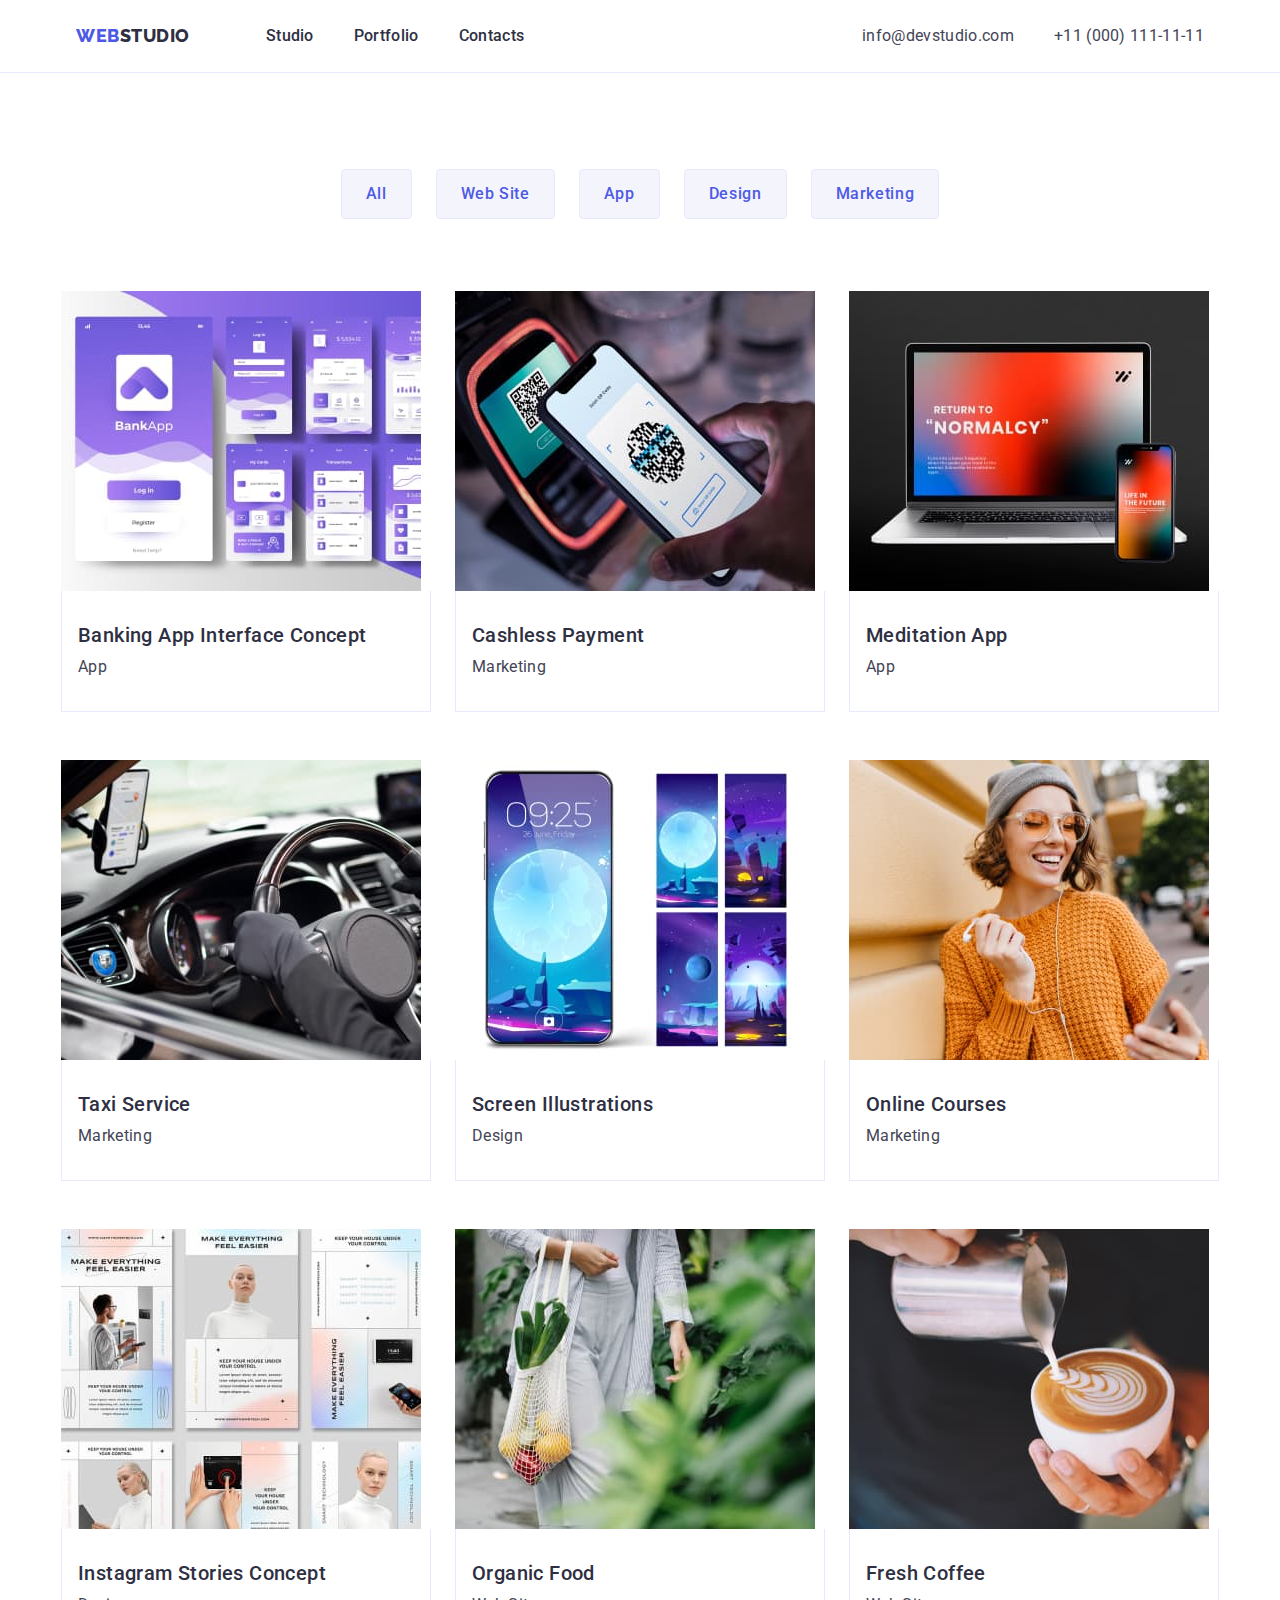
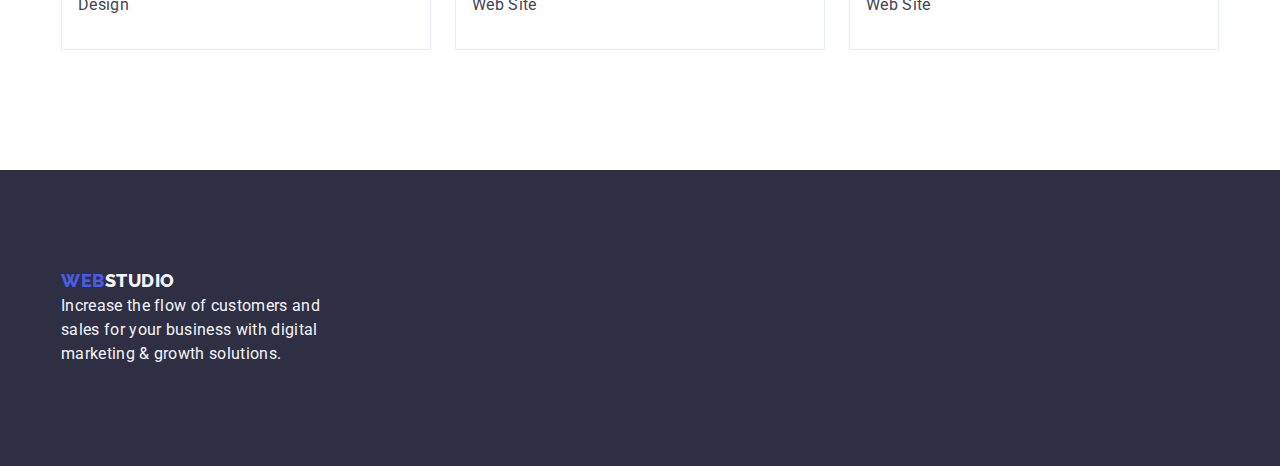
==== commit d2506525: "fixed style.css" ====
--- a/portfolio.html
+++ b/portfolio.html
@@ -17,7 +17,7 @@
     <link rel="stylesheet" href="./css/style.css" />
   </head>
   <body>
-    <header class="header section">
+    <header class="header">
       <div class="container header__container">
         <nav class="header__menu">
           <a href="./index.html" class="logo link">Web<span class="logo__part">Studio</span></a>
--- a/css/style.css
+++ b/css/style.css
@@ -77,6 +77,7 @@
 .header__container {
   display: flex;
   align-items: center;
+  padding: 0 15px;
 }
 .header__menu {
   display: flex;
@@ -105,6 +106,8 @@
   list-style: none;
   display: flex;
   gap: 40px;
+}
+.menu__list-item {
   padding: 24px 0px;
 }
 .menu__list-item:hover,
@@ -131,10 +134,10 @@
 /*Banner*/
 .banner {
   background-color: var(--navy-blue);
+  padding: 188px 0;
 }
 
 .banner__container {
-  padding: 188px 0;
   text-align: center;
 }
 
@@ -162,15 +165,19 @@
   border-radius: 4px;
   box-shadow: 0px 4px 4px 0px rgba(0, 0, 0, 0.15);
   padding: 16px 32px;
+  display: block;
+  min-width: 169px;
+  margin: 0 auto;
 }
 .main__btn:hover,
 .main__btn:focus {
   background-color: var(--ocean);
 }
 /* benefits*/
+.benefits {
+  padding: 120px 0;
+}
 .benefits__container {
-  padding-top: 120px;
-  padding-bottom: 60px;
 }
 .benefits__list {
   display: flex;
@@ -178,6 +185,7 @@
 }
 .benefits__list-item {
   min-width: 264px;
+  width: calc((100% - 72px) / 4);
 }
 .benefits__item-title {
   margin-bottom: 8px;
@@ -201,8 +209,7 @@
 }
 
 /*Services*/
-.services__container {
-  padding-top: 60px;
+.services {
   padding-bottom: 120px;
 }
 
@@ -219,14 +226,16 @@
   display: flex;
   gap: 24px;
 }
+.services__list-item {
+  width: calc((100% - 48px) / 3);
+}
 
 /*TEAM*/
 .team {
   background-color: var(--cloud);
+  padding: 120px 0;
 }
 .team__container {
-  padding-top: 120px;
-  padding-bottom: 120px;
 }
 .team__title {
   font-size: 36px;
@@ -235,7 +244,7 @@
   letter-spacing: 0.02em;
   text-transform: capitalize;
   color: var(--navy-blue);
-  padding-bottom: 72px;
+  margin-bottom: 72px;
 }
 .team__list {
   display: flex;
@@ -243,6 +252,8 @@
 }
 .team__list-item {
   background-color: #ffffff;
+  width: calc((100%-72px) / 4);
+  border-radius: 0px 0px 4px 4px;
 }
 .team__item-box {
   padding: 32px 0;
@@ -281,17 +292,17 @@
   font-size: 16px;
   line-height: 1.5;
   letter-spacing: 0.04em;
+  border-radius: 4px;
 }
 .filters__btn:hover,
 .filters__btn:focus {
   background-color: var(--ocean);
-  border: 1px solid var(--ocean);
+  border: 1px solid transparent;
   color: #fff;
 }
 /* CARDS */
-.cards__container {
-  padding-top: 96px;
-  padding-bottom: 120px;
+.cards {
+  padding: 96px 0 120px 0;
 }
 
 .cards__list {
@@ -327,17 +338,12 @@
 /*Footer*/
 .footer {
   background-color: var(--navy-blue);
+  padding: 100px 0;
 }
 .footer > p {
   color: var(--cloud);
 }
-.footer__container {
-  padding-top: 100px;
-  padding-bottom: 100px;
-  display: flex;
-  flex-direction: column;
-  gap: 8px;
-}
+
 .footer__text {
   letter-spacing: 0.02em;
   max-width: 264px;
@@ -346,3 +352,7 @@
 .footer .logo span {
   color: var(--cloud);
 }
+.footer__logo {
+  display: inline-block;
+  margin-bottom: 16px;
+}
